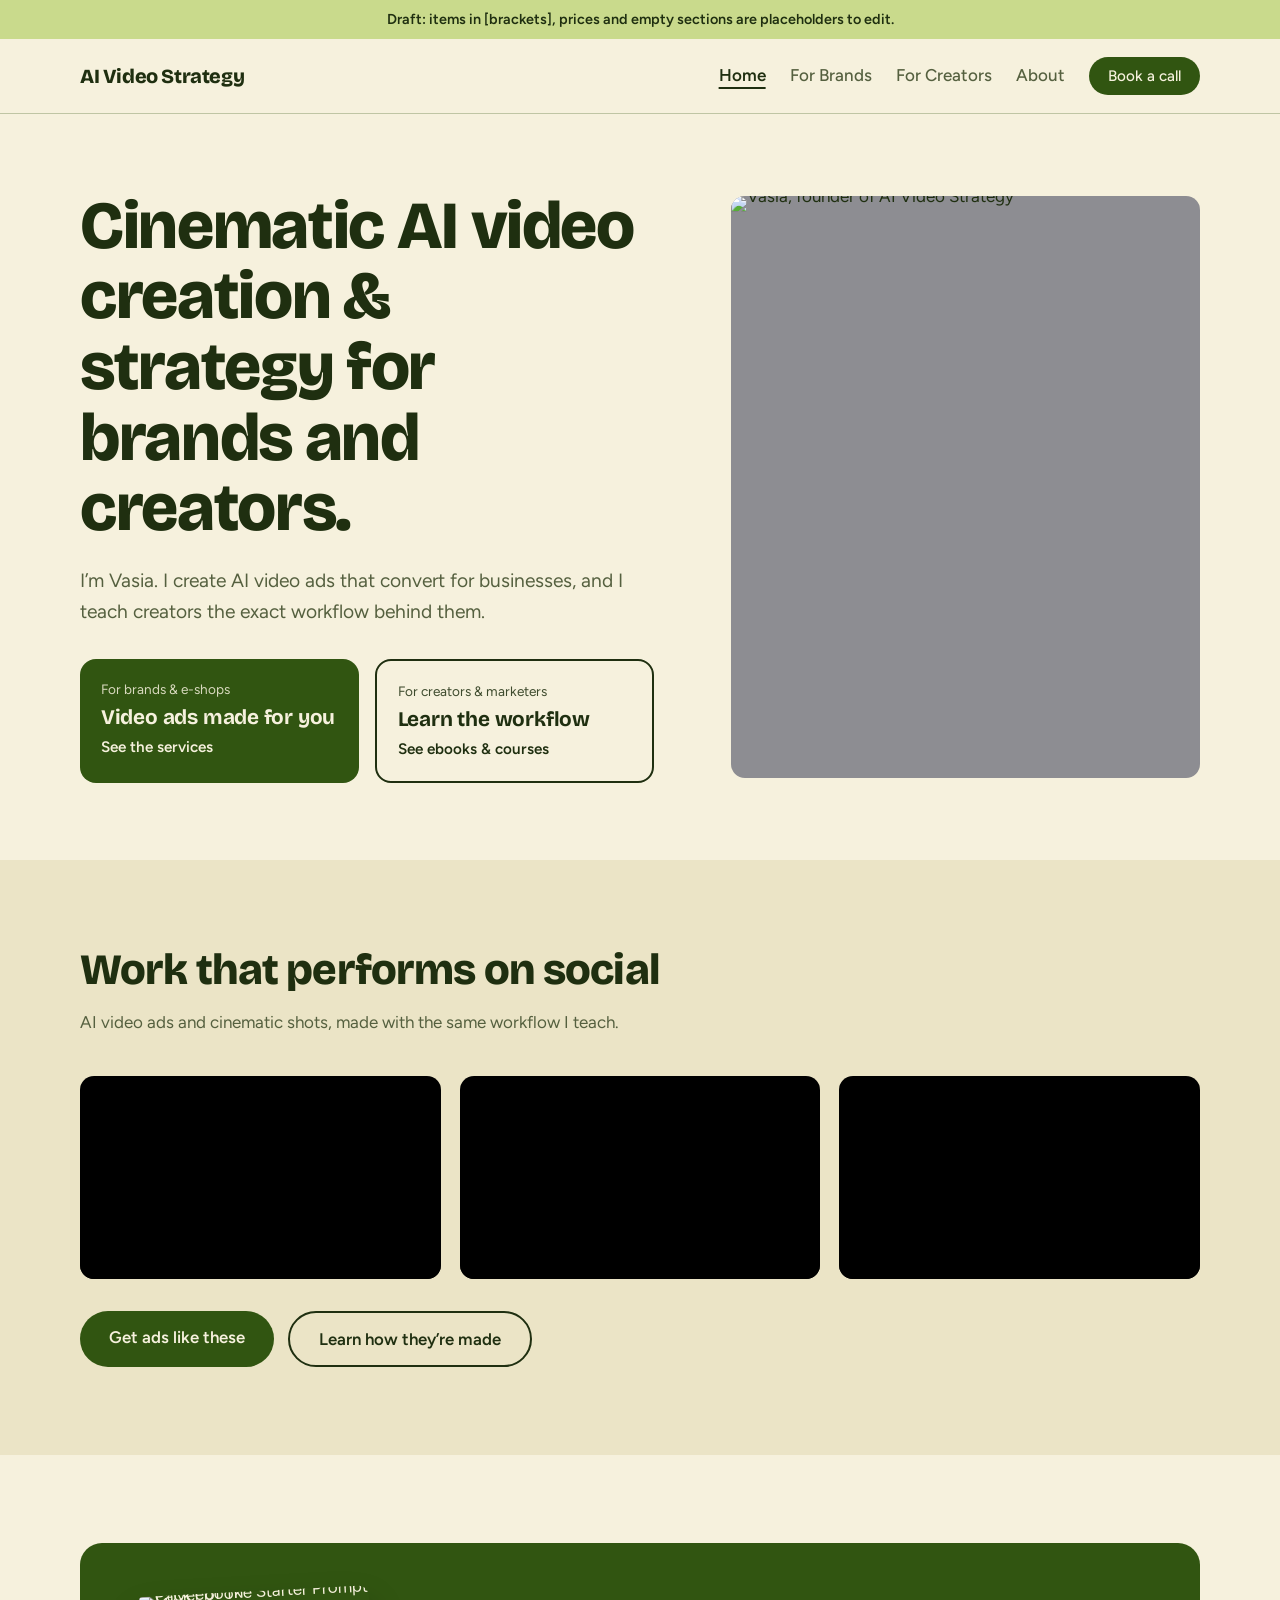
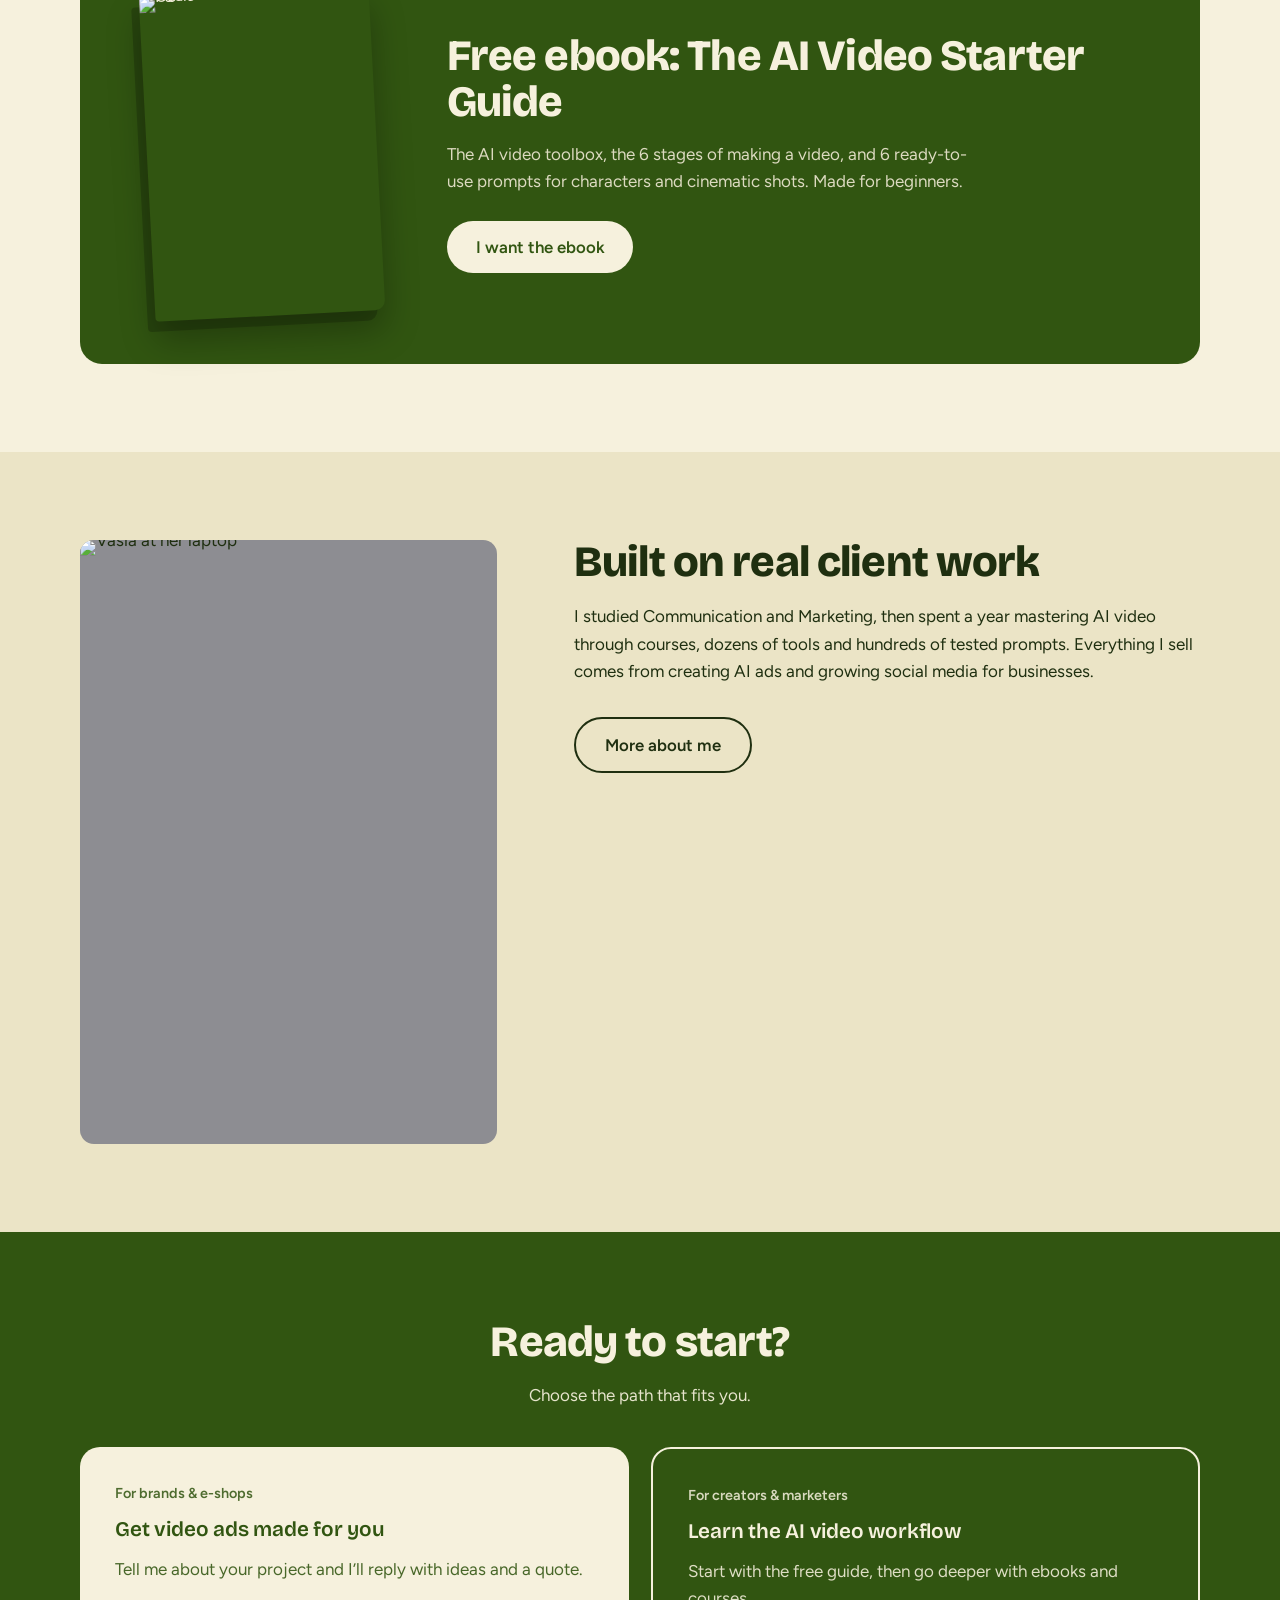
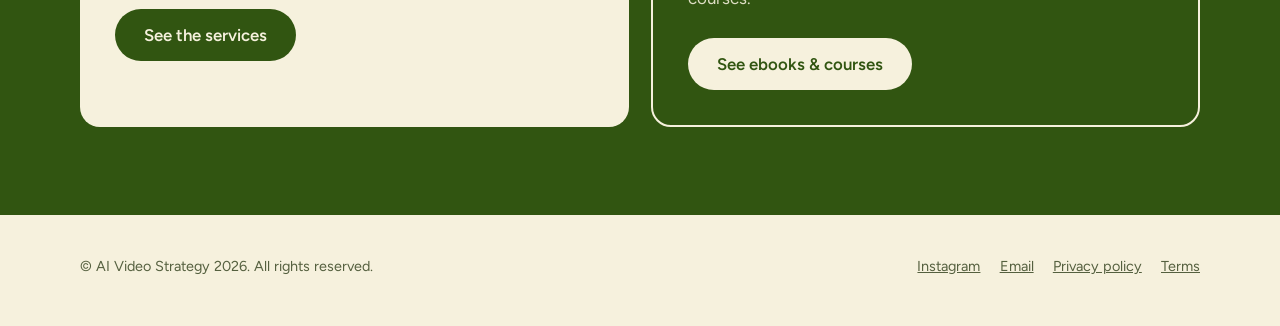
==== index.html @ 0fc4bc60 "Add files via upload" ====
<!DOCTYPE html>
<html lang="en">
<head>
<meta charset="utf-8">
<meta name="viewport" content="width=device-width, initial-scale=1, viewport-fit=cover">
<title>Cinematic AI Video Creation & Strategy | AI Video Strategy</title>
<meta name="description" content="Cinematic AI video creation and strategy for brands and creators, by Vasia of AI Video Strategy.">
<link rel="preconnect" href="https://fonts.googleapis.com">
<link rel="preconnect" href="https://fonts.gstatic.com" crossorigin>
<link href="https://fonts.googleapis.com/css2?family=Bricolage+Grotesque:opsz,wght@12..96,600;12..96,800&family=Figtree:wght@400;500;600&display=swap" rel="stylesheet">
<link rel="stylesheet" href="style.css">
</head>
<body>
<div class="draft">Draft: items in [brackets], prices and empty sections are placeholders to edit.</div>
<header class="top"><div class="wrap"><a class="brand" href="index.html">AI Video Strategy</a><nav aria-label="Main"><a href="index.html" aria-current="page">Home</a><a href="services.html">For Brands</a><a href="academy.html">For Creators</a><a href="about.html">About</a><a class="btn sm" href="contact.html">Book a call</a></nav></div></header>
<main>

<section class="hero"><div class="wrap">
  <div><h1>Cinematic AI video creation &amp; strategy for brands and creators.</h1>
  <p class="lede">I’m Vasia. I create AI video ads that convert for businesses, and I teach creators the exact workflow behind them.</p>
  <div class="dual">
    <a class="d1" href="services.html"><small>For brands &amp; e-shops</small><b>Video ads made for you</b><span>See the services</span></a>
    <a class="d2" href="academy.html"><small>For creators &amp; marketers</small><b>Learn the workflow</b><span>See ebooks &amp; courses</span></a>
  </div>
  </div>
  <div class="photo"><img src="assets/p1.jpg" alt="Vasia, founder of AI Video Strategy" width="760" height="943"></div>
</div></section>

<section class="band"><div class="wrap">
  <div class="sec-head"><h2>Work that performs on social</h2><p>AI video ads and cinematic shots, made with the same workflow I teach.</p></div>
  <div class="samples"><figure class="vid"><video controls preload="metadata" playsinline poster="assets/video/sample1.jpg"><source src="assets/video/sample1.mp4" type="video/mp4"></video></figure><figure class="vid"><video controls preload="metadata" playsinline poster="assets/video/sample2.jpg"><source src="assets/video/sample2.mp4" type="video/mp4"></video></figure><figure class="vid"><video controls preload="metadata" playsinline poster="assets/video/sample3.jpg"><source src="assets/video/sample3.mp4" type="video/mp4"></video></figure></div>
  <div class="cta-row"><a class="btn" href="services.html">Get ads like these</a><a class="btn ghost" href="academy.html">Learn how they’re made</a></div>
</div></section>
<section><div class="wrap"><div class="banner">
  <div class="cov"><img src="assets/cover.jpg" alt="Cover of The Starter Prompt Pack ebook" width="560" height="792" loading="lazy"></div>
  <div><h2>Free ebook: The AI Video Starter Guide</h2><p>The AI video toolbox, the 6 stages of making a video, and 6 ready-to-use prompts for characters and cinematic shots. Made for beginners.</p><a class="btn" href="free-ebook.html">I want the ebook</a></div>
</div></div></section>
<section class="band"><div class="wrap split">
  <div class="photos"><div class="photo"><img src="assets/p2.jpg" alt="Vasia at her laptop" width="640" height="926" loading="lazy"></div></div>
  <div class="copy"><h2>Built on real client work</h2>
  <p>I studied Communication and Marketing, then spent a year mastering AI video through courses, dozens of tools and hundreds of tested prompts. Everything I sell comes from creating AI ads and growing social media for businesses.</p>
  <div class="cta-row"><a class="btn ghost" href="about.html">More about me</a></div></div>
</div></section>
<section class="final"><div class="wrap"><h2>Ready to start?</h2><p>Choose the path that fits you.</p>
<div class="duo">
  <article class="duo-card"><small>For brands &amp; e-shops</small><h3>Get video ads made for you</h3><p>Tell me about your project and I’ll reply with ideas and a quote.</p><a class="btn" href="services.html">See the services</a></article>
  <article class="duo-card alt"><small>For creators &amp; marketers</small><h3>Learn the AI video workflow</h3><p>Start with the free guide, then go deeper with ebooks and courses.</p><a class="btn" href="academy.html">See ebooks &amp; courses</a></article>
</div></div></section>
</main>
<footer><div class="wrap"><p>© AI Video Strategy 2026. All rights reserved.</p><p class="links"><a href="https://www.instagram.com/aivideostrategy/">Instagram</a><a href="mailto:aivideostrategy@gmail.com">Email</a><a href="privacy.html">Privacy policy</a><a href="terms.html">Terms</a></p></div></footer>
</body>
</html>
---- style.css ----
:root{
  box-sizing:border-box;padding-top:env(safe-area-inset-top,0px);padding-bottom:env(safe-area-inset-bottom,0px);
  --bg:#f6f1dd;--ink:#1f2f10;--muted:#55603f;--line:rgba(49,85,17,.28);--soft:#ebe4c6;--brand:#315511;--on-brand:#f6f1dd;
  --btn-bg:#315511;--btn-ink:#f6f1dd;--hi:#c9da8c;
  --display:"Bricolage Grotesque","Trebuchet MS",system-ui,sans-serif;--body:"Figtree",system-ui,-apple-system,"Segoe UI",sans-serif;
  color-scheme:light;
}
@media (prefers-color-scheme:dark){:root:not([data-theme="light"]){--bg:#101a08;--ink:#f6f1dd;--muted:#b9bf9f;--line:rgba(246,241,221,.24);--soft:#1a2a0e;--btn-bg:#f6f1dd;--btn-ink:#315511;color-scheme:dark}}
:root[data-theme="dark"]{--bg:#101a08;--ink:#f6f1dd;--muted:#b9bf9f;--line:rgba(246,241,221,.24);--soft:#1a2a0e;--btn-bg:#f6f1dd;--btn-ink:#315511;color-scheme:dark}
*,*::before,*::after{box-sizing:inherit}
body{margin:0;background:var(--bg);color:var(--ink);font:400 1.0625rem/1.6 var(--body);-webkit-font-smoothing:antialiased}
h1,h2,h3{font-family:var(--display);line-height:1.05;letter-spacing:-.02em;margin:0}
h1{font-weight:800;font-size:clamp(2.3rem,5.6vw,4.2rem)}
h2{font-weight:800;font-size:clamp(1.8rem,3.6vw,2.7rem)}
h3{font-weight:600;font-size:1.3rem;line-height:1.2;letter-spacing:-.01em}
p{margin:0}img{display:block;max-width:100%;height:auto}a{color:inherit}
.wrap{width:min(1120px,100% - 2.5rem);margin-inline:auto}
:focus-visible{outline:3px solid var(--ink);outline-offset:3px;border-radius:4px}
.draft{background:#c9da8c;color:#1f2f10;text-align:center;font-weight:600;font-size:.9rem;padding:.5rem 1rem}
/* header */
.top{padding:1.1rem 0;border-bottom:1px solid var(--line)}
.top .wrap{display:flex;justify-content:space-between;align-items:center;gap:1rem 2rem;flex-wrap:wrap}
.brand{font-family:var(--display);font-weight:800;font-size:1.25rem;letter-spacing:-.02em;text-decoration:none}
.top nav{display:flex;gap:.4rem 1.5rem;align-items:center;flex-wrap:wrap}
.top nav a{text-decoration:none;font-weight:500;color:var(--muted)}
.top nav a:hover{color:var(--ink)}
.top nav a[aria-current="page"]{color:var(--ink);font-weight:600;text-decoration:underline;text-decoration-thickness:2px;text-underline-offset:6px}
.top nav a.btn{color:var(--btn-ink);text-decoration:none}
/* buttons */
.btn{display:inline-block;font:600 1.05rem var(--body);background:var(--btn-bg);color:var(--btn-ink);border:0;border-radius:999px;padding:1rem 1.8rem;cursor:pointer;text-decoration:none;transition:transform .15s ease}
.btn:hover{transform:translateY(-2px)}
.btn.ghost{background:transparent;color:var(--ink);border:2px solid var(--ink)}
.btn.sm{padding:.65rem 1.2rem;font-size:.95rem}
.cta-row{display:flex;flex-wrap:wrap;gap:.9rem;margin-top:2rem}
/* sections */
section{padding:clamp(3rem,7vw,5.5rem) 0}
.band{background:var(--soft)}
.sec-head{max-width:42rem}
.sec-head p,.lede{color:var(--muted);margin-top:1rem}
.lede{font-size:1.2rem;max-width:36rem;margin-top:1.4rem}
.hero{padding:clamp(2.5rem,6vw,5rem) 0}
.hero .wrap{display:grid;grid-template-columns:1.1fr .9fr;gap:clamp(2rem,6vw,5rem);align-items:center}
.pagehead{padding:clamp(2.5rem,6vw,4.5rem) 0 clamp(1.5rem,3vw,2.5rem)}
.photo{border-radius:14px;overflow:hidden;line-height:0;background:#8d8d92}
.stats{display:flex;flex-wrap:wrap;gap:2rem;margin-top:2.2rem}
.stats div{display:grid}.stats b{font-family:var(--display);font-weight:800;font-size:2rem;letter-spacing:-.02em}.stats span{color:var(--muted);font-size:.92rem}
/* cards */
.pk,.grid3,.path,.steps{display:grid;gap:1.4rem;margin-top:2.5rem}
.pk,.grid3,.path{grid-template-columns:repeat(3,1fr)}
.steps{grid-template-columns:repeat(4,1fr);gap:1.6rem;counter-reset:s}
.path{counter-reset:p;gap:1.8rem}
.card{border:2px solid var(--line);border-radius:18px;padding:clamp(1.5rem,3vw,2.2rem);display:flex;flex-direction:column;gap:1rem;background:var(--bg)}
.card.pop{background:var(--brand);color:var(--on-brand);border-color:var(--brand)}
.card .price{font-family:var(--display);font-weight:800;font-size:2.4rem;letter-spacing:-.02em}
.card .price small{font-family:var(--body);font-weight:500;font-size:.95rem;opacity:.8;letter-spacing:0}
.card .for{color:var(--muted)}.card.pop .for{color:#dcdac0}
.card ul{list-style:none;margin:0;padding:0;display:grid;gap:.7rem;flex:1}
.card li{padding-left:1.6rem;position:relative}
.card li::before{content:"";position:absolute;left:.1rem;top:.5rem;width:.85rem;height:.45rem;border-left:3px solid currentColor;border-bottom:3px solid currentColor;transform:rotate(-45deg) translateY(-30%);opacity:.8}
.card.pop .btn{background:var(--on-brand);color:var(--brand)}
.tag{align-self:flex-start;font-weight:600;font-size:.85rem;background:var(--hi);color:#1f2f10;border-radius:999px;padding:.25rem .8rem}
.step{border-top:3px solid var(--brand);padding-top:1rem}
.step p{color:var(--muted);margin-top:.5rem}
.steps .step:before{counter-increment:s;content:counter(s);font-family:var(--display);font-weight:800;font-size:1.6rem;display:block;margin-bottom:.4rem}
.path .step:before{counter-increment:p;content:counter(p);font-family:var(--display);font-weight:800;font-size:1.6rem;display:block;margin-bottom:.4rem}
.prod{border:2px solid var(--line);border-radius:18px;overflow:hidden;display:flex;flex-direction:column;background:var(--bg)}
.prod .art{aspect-ratio:16/10;background:var(--brand);color:var(--on-brand);display:grid;place-items:center;padding:1rem;text-align:center;font-family:var(--display);font-weight:800;font-size:1.3rem;line-height:1.1;position:relative}
.prod .art.alt{background:#4a7a22}.prod .art.alt2{background:#1f3a0b}
.prod .body{padding:1.3rem 1.4rem 1.5rem;display:flex;flex-direction:column;gap:.8rem;flex:1}
.prod .body p{color:var(--muted);flex:1}.prod .body .btn{align-self:flex-start}
.soon{position:absolute;top:.8rem;left:.8rem;font-family:var(--body);font-weight:600;font-size:.8rem;background:var(--hi);color:#1f2f10;border-radius:999px;padding:.2rem .7rem}
.link-card{display:flex;flex-direction:column;gap:.8rem;border:2px solid var(--line);border-radius:18px;padding:1.6rem;text-decoration:none;background:var(--bg);transition:transform .15s ease}
.link-card:hover{transform:translateY(-3px)}
.link-card p{color:var(--muted)}.link-card b{font-weight:600}
/* banner */
.banner{background:var(--brand);color:var(--on-brand);border-radius:22px;padding:clamp(1.6rem,4vw,3rem);display:grid;grid-template-columns:.55fr 1.45fr;gap:clamp(1.5rem,4vw,3.5rem);align-items:center}
.banner .cov{max-width:230px;border-radius:4px 10px 10px 4px;overflow:hidden;line-height:0;box-shadow:-8px 10px 0 rgba(0,0,0,.2),0 20px 34px rgba(0,0,0,.28);transform:rotate(-3deg);justify-self:center}
.banner p{color:#dcdac0;margin-top:1rem;max-width:34rem}
.banner .btn{background:var(--on-brand);color:var(--brand);margin-top:1.6rem}
/* samples, empty, faq, split */
.samples{display:grid;grid-template-columns:repeat(3,1fr);gap:1.2rem;margin-top:2.5rem}
.vid{aspect-ratio:9/16;border-radius:14px;background:var(--brand);color:var(--on-brand);display:grid;align-items:end;text-align:center;padding:1rem;position:relative;overflow:hidden}
.vid::before{content:"";width:3.4rem;height:3.4rem;border-radius:50%;background:var(--hi);position:absolute;top:45%;left:50%;transform:translate(-50%,-50%)}
.vid::after{content:"";position:absolute;top:45%;left:50%;transform:translate(-35%,-50%);border-left:.95rem solid var(--brand);border-top:.6rem solid transparent;border-bottom:.6rem solid transparent}
.vid span{font-weight:600;font-size:.95rem;opacity:.9}
.empty{border:2px dashed var(--line);border-radius:18px;padding:clamp(1.6rem,4vw,2.6rem);margin-top:2rem;color:var(--muted)}
.empty b{display:block;font-family:var(--display);font-size:1.3rem;color:var(--ink);margin-bottom:.4rem}
.faq{margin-top:2rem;border-top:1px solid var(--line);max-width:46rem}
details{border-bottom:1px solid var(--line);padding:1.1rem 0}
summary{cursor:pointer;font-family:var(--display);font-weight:600;font-size:1.2rem;list-style:none;display:flex;justify-content:space-between;gap:1rem}
summary::-webkit-details-marker{display:none}summary::after{content:"+";font-size:1.5rem;line-height:1}
details[open] summary::after{content:"–"}details p{color:var(--muted);margin-top:.7rem}
.split{display:grid;grid-template-columns:.8fr 1.2fr;gap:clamp(2rem,6vw,5rem);align-items:start}
.split .copy p{margin-top:1.1rem;max-width:40rem}
.split .photos{display:grid;gap:1.2rem}
.contact-grid{display:grid;grid-template-columns:1fr 1fr;gap:1.4rem;margin-top:2.5rem}
.contact-grid .card p{color:var(--muted)}
.contact-grid ul{margin:0;padding-left:1.2rem;color:var(--muted);display:grid;gap:.4rem}
.final{background:var(--brand);color:var(--on-brand);text-align:center}
.final p{margin:1rem auto 0;max-width:34rem;color:#e6e4cc}
.final .btn{background:var(--on-brand);color:var(--brand);margin-top:2rem}
footer{padding:2.5rem 0 3rem;color:var(--muted);font-size:.9rem}
footer .wrap{display:flex;flex-wrap:wrap;justify-content:space-between;gap:1rem 2rem}
footer .links{display:flex;gap:1.2rem;flex-wrap:wrap}
@media (max-width:860px){
  .hero .wrap,.split,.banner,.contact-grid,.pk,.grid3,.path{grid-template-columns:1fr}
  .steps{grid-template-columns:1fr 1fr}
  .samples{gap:.6rem}.vid span{font-size:.75rem}
  .banner .cov{max-width:170px}
  .split .photos{max-width:340px}
}
@media (max-width:520px){.steps{grid-template-columns:1fr}.top nav{gap:.4rem 1rem}}
@media (prefers-reduced-motion:reduce){*{transition:none!important}}
/* dual entry, compare, brief form */
.dual{display:grid;grid-template-columns:1fr 1fr;gap:1rem;margin-top:2rem;max-width:40rem}
.dual a{display:flex;flex-direction:column;gap:.35rem;text-decoration:none;border-radius:16px;padding:1.2rem 1.3rem;transition:transform .15s ease}
.dual a:hover{transform:translateY(-3px)}
.dual a small{font-size:.85rem;opacity:.85}
.dual a b{font-family:var(--display);font-size:1.3rem;line-height:1.15;letter-spacing:-.01em}
.dual a span{font-weight:600;font-size:.95rem}
.dual .d1{background:var(--btn-bg);color:var(--btn-ink)}
.dual .d2{border:2px solid var(--ink)}
.cmp{margin-top:2.5rem;border:2px solid var(--line);border-radius:18px;overflow:hidden;background:var(--bg)}
.cmp .r{display:grid;grid-template-columns:1fr 1fr 1fr;border-top:1px solid var(--line)}
.cmp .r:first-child{border-top:0;background:var(--brand);color:var(--on-brand);font-family:var(--display);font-weight:600}
.cmp .r>div{padding:1rem 1.2rem}
.cmp .r>div:first-child{font-weight:600}
.cmp .r:not(:first-child)>div:nth-child(2){color:var(--muted)}
.cmp .r:not(:first-child)>div:nth-child(3){background:var(--soft);font-weight:500}
.brief{display:grid;gap:1rem;max-width:42rem;margin-top:2rem}
.brief label{display:grid;gap:.35rem;font-weight:600;font-size:.95rem}
.brief input,.brief select,.brief textarea{font:inherit;color:var(--ink);background:var(--bg);border:2px solid var(--brand);border-radius:10px;padding:.8rem 1rem;width:100%}
.brief .two{display:grid;grid-template-columns:1fr 1fr;gap:1rem}
.brief .fine{font-size:.88rem;color:var(--muted)}
:root[data-theme="dark"] .brief input,:root[data-theme="dark"] .brief select,:root[data-theme="dark"] .brief textarea{border-color:var(--ink)}
@media (prefers-color-scheme:dark){:root:not([data-theme="light"]) .brief input,:root:not([data-theme="light"]) .brief select,:root:not([data-theme="light"]) .brief textarea{border-color:var(--ink)}}
.note{background:var(--soft);border-left:6px solid var(--brand);border-radius:12px;padding:1.1rem 1.3rem;margin-top:2rem;color:var(--muted);max-width:46rem}
.prod .price{font-family:var(--display);font-weight:800;font-size:1.6rem;letter-spacing:-.02em}
@media (max-width:860px){.dual,.brief .two{grid-template-columns:1fr}.cmp .r{grid-template-columns:1fr}.cmp .r:first-child{display:none}.cmp .r>div:nth-child(2)::before{content:"Traditional shoot: ";font-weight:600}.cmp .r>div:nth-child(3)::before{content:"AI video: ";font-weight:600}}

.final .duo{display:grid;grid-template-columns:1fr 1fr;gap:1.4rem;margin-top:2.4rem;text-align:left}
.duo-card{background:var(--on-brand);color:var(--brand);border-radius:20px;padding:clamp(1.5rem,3vw,2.2rem);display:flex;flex-direction:column;gap:.8rem;align-items:flex-start}
.duo-card.alt{background:transparent;color:var(--on-brand);border:2px solid var(--on-brand)}
.duo-card small{font-weight:600;font-size:.9rem;opacity:.85}
.duo-card p{margin:0;max-width:none;color:inherit;opacity:.88}
.final .duo-card .btn{background:var(--brand);color:var(--on-brand);margin-top:.8rem}
.final .duo-card.alt .btn{background:var(--on-brand);color:var(--brand)}
@media (max-width:860px){.final .duo{grid-template-columns:1fr}}

.feature{display:grid;grid-template-columns:.85fr 1.15fr;gap:clamp(1.5rem,4vw,3rem);align-items:center;margin-top:2.5rem;border:2px solid var(--line);border-radius:22px;overflow:hidden;background:var(--bg)}
.feature .art{align-self:stretch;min-height:260px;background:var(--brand);color:var(--on-brand);display:grid;place-items:center;text-align:center;padding:2rem;font-family:var(--display);font-weight:800;font-size:clamp(1.5rem,3vw,2.2rem);line-height:1.08;letter-spacing:-.02em;position:relative}
.feature .fbody{padding:clamp(1.4rem,3vw,2.4rem) clamp(1.4rem,3vw,2.4rem) clamp(1.4rem,3vw,2.4rem) 0;display:flex;flex-direction:column;gap:1rem;align-items:flex-start}
.feature .fbody p{color:var(--muted)}
.feature ul{list-style:none;margin:0;padding:0;display:grid;gap:.5rem}
.feature li{padding-left:1.6rem;position:relative}
.feature li::before{content:"";position:absolute;left:.1rem;top:.5rem;width:.85rem;height:.45rem;border-left:3px solid currentColor;border-bottom:3px solid currentColor;transform:rotate(-45deg) translateY(-30%);opacity:.8}
.feature .price{font-family:var(--display);font-weight:800;font-size:2rem;letter-spacing:-.02em;color:var(--ink)}
@media (max-width:860px){.feature{grid-template-columns:1fr}.feature .art{min-height:180px}.feature .fbody{padding:0 1.4rem 1.6rem}}
.feature .art.cover{padding:0;background:var(--brand);place-items:center}
.feature .art.cover img{width:100%;height:100%;object-fit:cover;display:block;max-height:560px}
.feature h3 small{display:block;font-size:.55em;font-weight:600;opacity:.7;margin-top:.3rem}
.feature .meta{font-size:.9rem}
.samples{grid-template-columns:repeat(3,1fr)}
.vid{aspect-ratio:16/9;padding:0;background:#000;display:block;margin:0}
.vid::before,.vid::after{display:none}
.vid video{width:100%;height:100%;object-fit:cover;display:block}
@media (max-width:860px){.samples{grid-template-columns:1fr;gap:1rem}}
.feature .art.cover{background:var(--brand);padding:clamp(1rem,2.5vw,1.8rem);display:grid;place-items:center;align-self:stretch}
.feature .art.cover img{width:auto;height:auto;max-width:100%;aspect-ratio:9/16;object-fit:cover;max-height:520px;border-radius:6px;box-shadow:0 10px 30px rgba(0,0,0,.35)}
.pricebox{display:flex;align-items:center;gap:1rem;flex-wrap:wrap}
.pricebox .price{margin:0}
.cur{font-size:.85rem;color:var(--muted);display:flex;align-items:center;gap:.5rem}
.cur select{font:inherit;padding:.4rem .6rem;border-radius:8px;border:1.5px solid var(--line);background:var(--bg);color:var(--ink)}
.book{margin:3rem 0 2.5rem}.book h2{margin-bottom:.4rem}.book>p{color:var(--muted);margin-bottom:1.2rem}
.book .calendly-inline-widget{border:1.5px solid var(--line);border-radius:16px;overflow:hidden}
.book code{background:rgba(0,0,0,.07);padding:.1rem .35rem;border-radius:5px}
.card .small{font-size:.85rem;margin-top:.8rem;color:var(--muted)}.card .small a{text-decoration:underline}
.legal{max-width:760px}.legal h2{font-size:1.3rem;margin:2rem 0 .6rem}.legal p,.legal li{color:var(--muted);line-height:1.65}.legal ul{padding-left:1.2rem;display:grid;gap:.5rem;margin:.6rem 0}.legal a{text-decoration:underline}
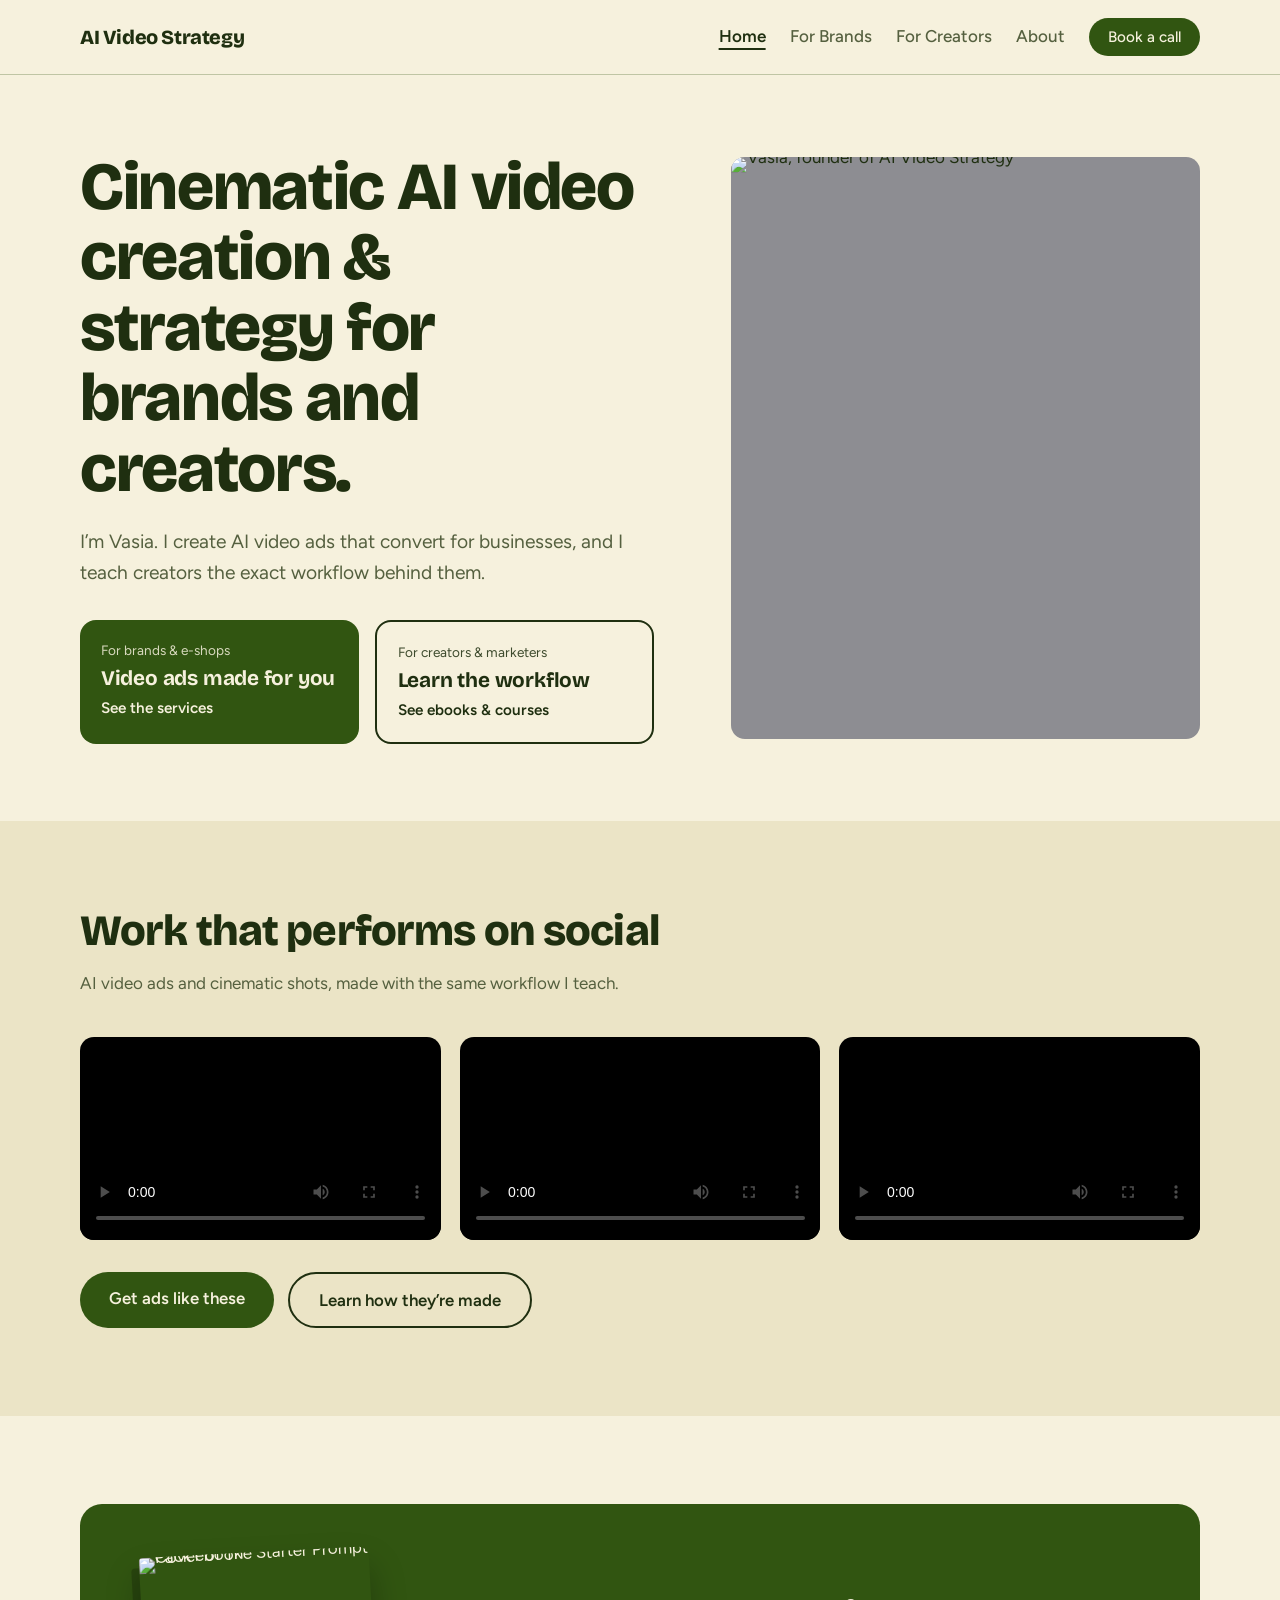
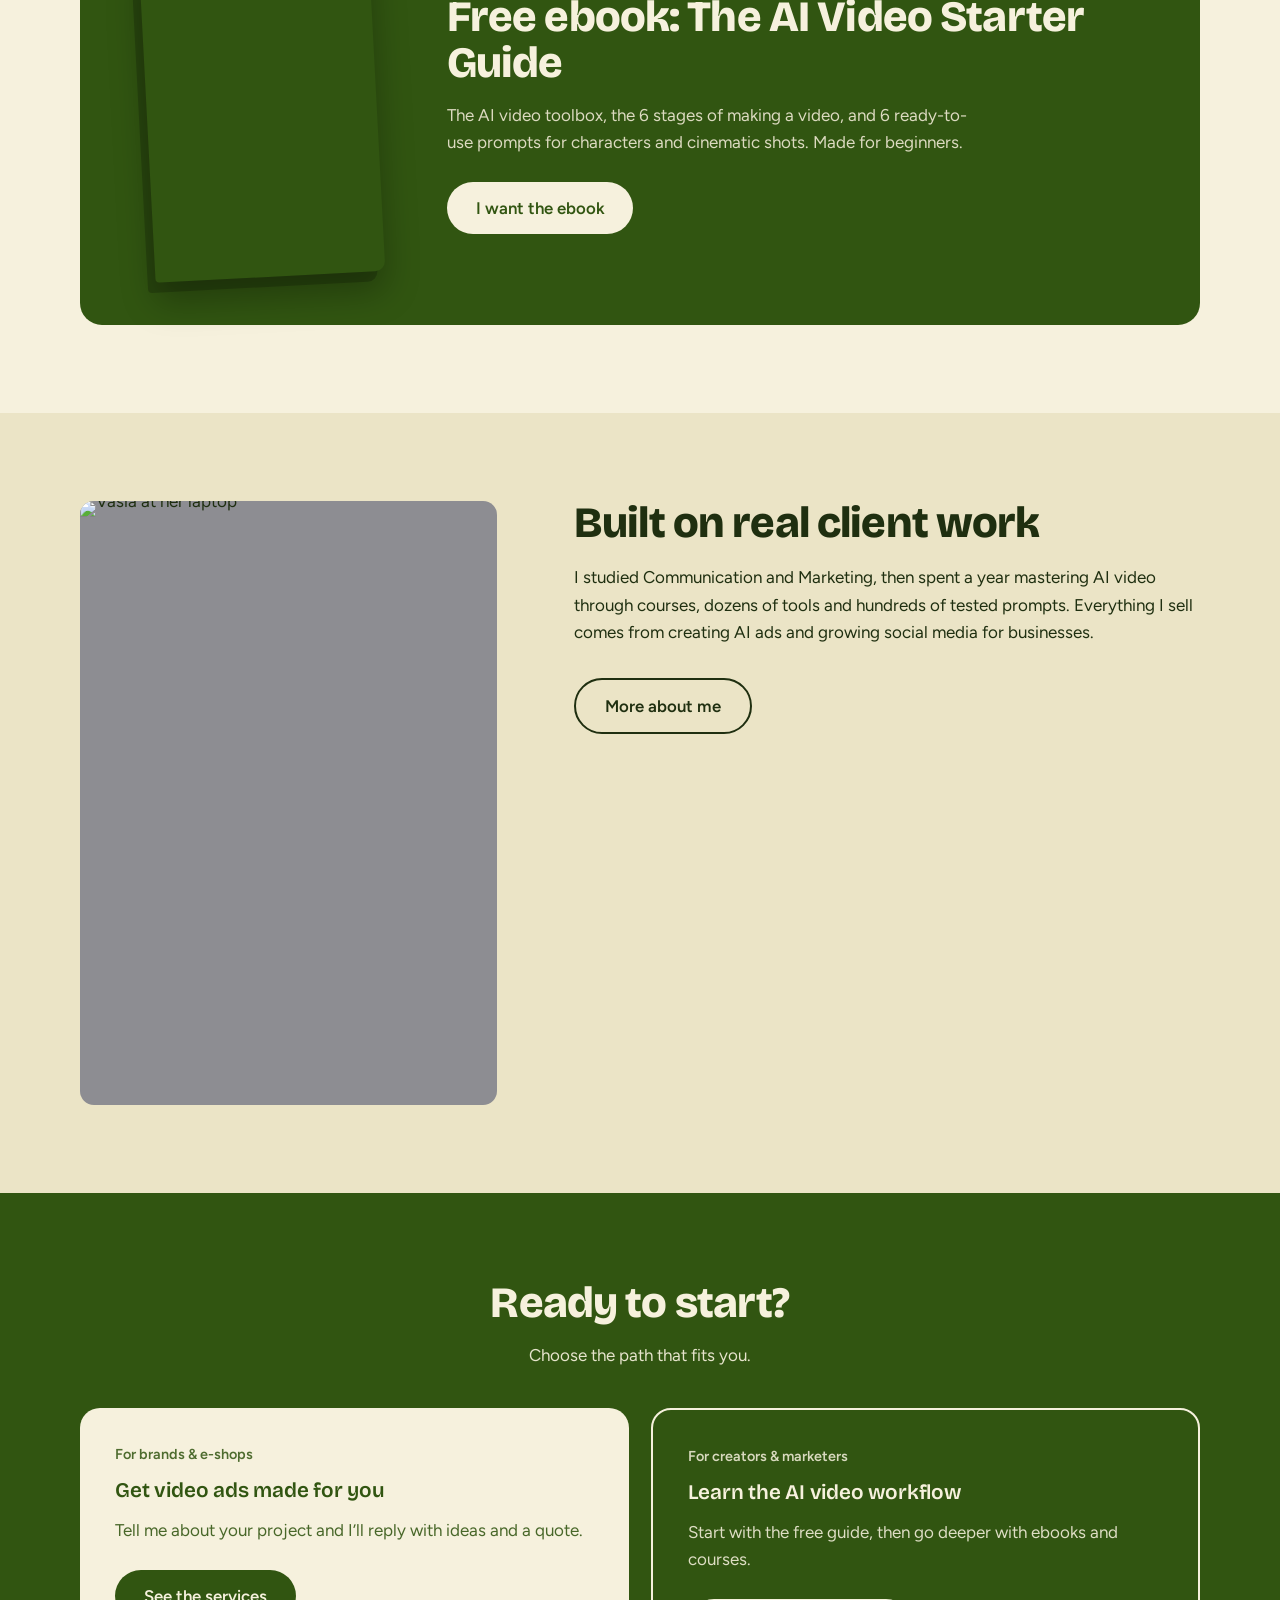
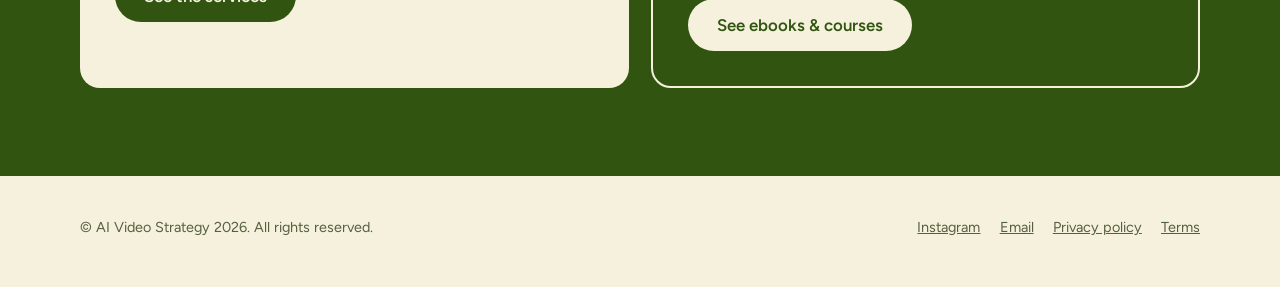
==== commit 7e279615: "Add files via upload" ====
--- a/index.html
+++ b/index.html
@@ -11,16 +11,15 @@
 <link rel="stylesheet" href="style.css">
 </head>
 <body>
-<div class="draft">Draft: items in [brackets], prices and empty sections are placeholders to edit.</div>
-<header class="top"><div class="wrap"><a class="brand" href="index.html">AI Video Strategy</a><nav aria-label="Main"><a href="index.html" aria-current="page">Home</a><a href="services.html">For Brands</a><a href="academy.html">For Creators</a><a href="about.html">About</a><a class="btn sm" href="contact.html">Book a call</a></nav></div></header>
+<header class="top"><div class="wrap"><a class="brand" href="./">AI Video Strategy</a><nav aria-label="Main"><a href="./" aria-current="page">Home</a><a href="services">For Brands</a><a href="academy">For Creators</a><a href="about">About</a><a class="btn sm" href="contact">Book a call</a></nav></div></header>
 <main>
 
 <section class="hero"><div class="wrap">
   <div><h1>Cinematic AI video creation &amp; strategy for brands and creators.</h1>
   <p class="lede">I’m Vasia. I create AI video ads that convert for businesses, and I teach creators the exact workflow behind them.</p>
   <div class="dual">
-    <a class="d1" href="services.html"><small>For brands &amp; e-shops</small><b>Video ads made for you</b><span>See the services</span></a>
-    <a class="d2" href="academy.html"><small>For creators &amp; marketers</small><b>Learn the workflow</b><span>See ebooks &amp; courses</span></a>
+    <a class="d1" href="services"><small>For brands &amp; e-shops</small><b>Video ads made for you</b><span>See the services</span></a>
+    <a class="d2" href="academy"><small>For creators &amp; marketers</small><b>Learn the workflow</b><span>See ebooks &amp; courses</span></a>
   </div>
   </div>
   <div class="photo"><img src="assets/p1.jpg" alt="Vasia, founder of AI Video Strategy" width="760" height="943"></div>
@@ -29,24 +28,24 @@
 <section class="band"><div class="wrap">
   <div class="sec-head"><h2>Work that performs on social</h2><p>AI video ads and cinematic shots, made with the same workflow I teach.</p></div>
   <div class="samples"><figure class="vid"><video controls preload="metadata" playsinline poster="assets/video/sample1.jpg"><source src="assets/video/sample1.mp4" type="video/mp4"></video></figure><figure class="vid"><video controls preload="metadata" playsinline poster="assets/video/sample2.jpg"><source src="assets/video/sample2.mp4" type="video/mp4"></video></figure><figure class="vid"><video controls preload="metadata" playsinline poster="assets/video/sample3.jpg"><source src="assets/video/sample3.mp4" type="video/mp4"></video></figure></div>
-  <div class="cta-row"><a class="btn" href="services.html">Get ads like these</a><a class="btn ghost" href="academy.html">Learn how they’re made</a></div>
+  <div class="cta-row"><a class="btn" href="services">Get ads like these</a><a class="btn ghost" href="academy">Learn how they’re made</a></div>
 </div></section>
 <section><div class="wrap"><div class="banner">
   <div class="cov"><img src="assets/cover.jpg" alt="Cover of The Starter Prompt Pack ebook" width="560" height="792" loading="lazy"></div>
-  <div><h2>Free ebook: The AI Video Starter Guide</h2><p>The AI video toolbox, the 6 stages of making a video, and 6 ready-to-use prompts for characters and cinematic shots. Made for beginners.</p><a class="btn" href="free-ebook.html">I want the ebook</a></div>
+  <div><h2>Free ebook: The AI Video Starter Guide</h2><p>The AI video toolbox, the 6 stages of making a video, and 6 ready-to-use prompts for characters and cinematic shots. Made for beginners.</p><a class="btn" href="free-ebook">I want the ebook</a></div>
 </div></div></section>
 <section class="band"><div class="wrap split">
   <div class="photos"><div class="photo"><img src="assets/p2.jpg" alt="Vasia at her laptop" width="640" height="926" loading="lazy"></div></div>
   <div class="copy"><h2>Built on real client work</h2>
   <p>I studied Communication and Marketing, then spent a year mastering AI video through courses, dozens of tools and hundreds of tested prompts. Everything I sell comes from creating AI ads and growing social media for businesses.</p>
-  <div class="cta-row"><a class="btn ghost" href="about.html">More about me</a></div></div>
+  <div class="cta-row"><a class="btn ghost" href="about">More about me</a></div></div>
 </div></section>
 <section class="final"><div class="wrap"><h2>Ready to start?</h2><p>Choose the path that fits you.</p>
 <div class="duo">
-  <article class="duo-card"><small>For brands &amp; e-shops</small><h3>Get video ads made for you</h3><p>Tell me about your project and I’ll reply with ideas and a quote.</p><a class="btn" href="services.html">See the services</a></article>
-  <article class="duo-card alt"><small>For creators &amp; marketers</small><h3>Learn the AI video workflow</h3><p>Start with the free guide, then go deeper with ebooks and courses.</p><a class="btn" href="academy.html">See ebooks &amp; courses</a></article>
+  <article class="duo-card"><small>For brands &amp; e-shops</small><h3>Get video ads made for you</h3><p>Tell me about your project and I’ll reply with ideas and a quote.</p><a class="btn" href="services">See the services</a></article>
+  <article class="duo-card alt"><small>For creators &amp; marketers</small><h3>Learn the AI video workflow</h3><p>Start with the free guide, then go deeper with ebooks and courses.</p><a class="btn" href="academy">See ebooks &amp; courses</a></article>
 </div></div></section>
 </main>
-<footer><div class="wrap"><p>© AI Video Strategy 2026. All rights reserved.</p><p class="links"><a href="https://www.instagram.com/aivideostrategy/">Instagram</a><a href="mailto:aivideostrategy@gmail.com">Email</a><a href="privacy.html">Privacy policy</a><a href="terms.html">Terms</a></p></div></footer>
+<footer><div class="wrap"><p>© AI Video Strategy 2026. All rights reserved.</p><p class="links"><a href="https://www.instagram.com/aivideostrategy/">Instagram</a><a href="mailto:aivideostrategy@gmail.com">Email</a><a href="privacy">Privacy policy</a><a href="terms">Terms</a></p></div></footer>
 </body>
 </html>
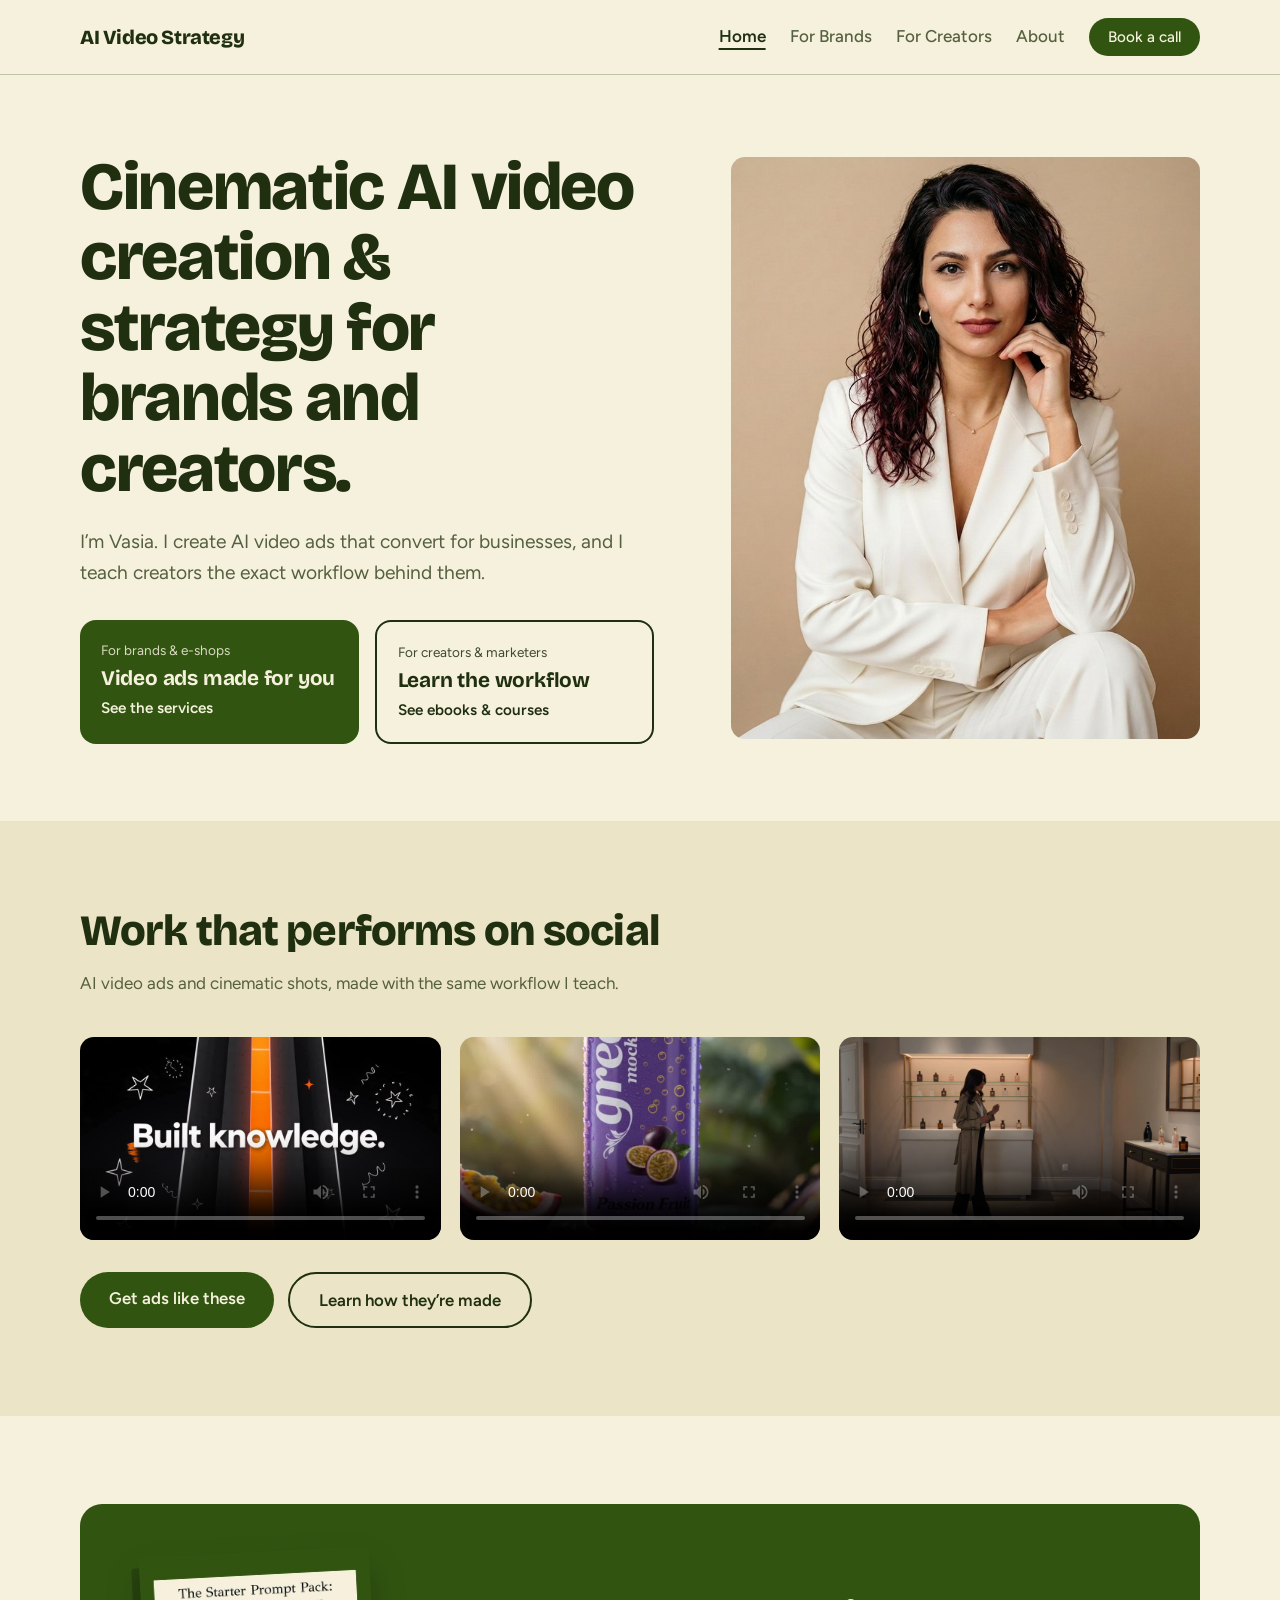
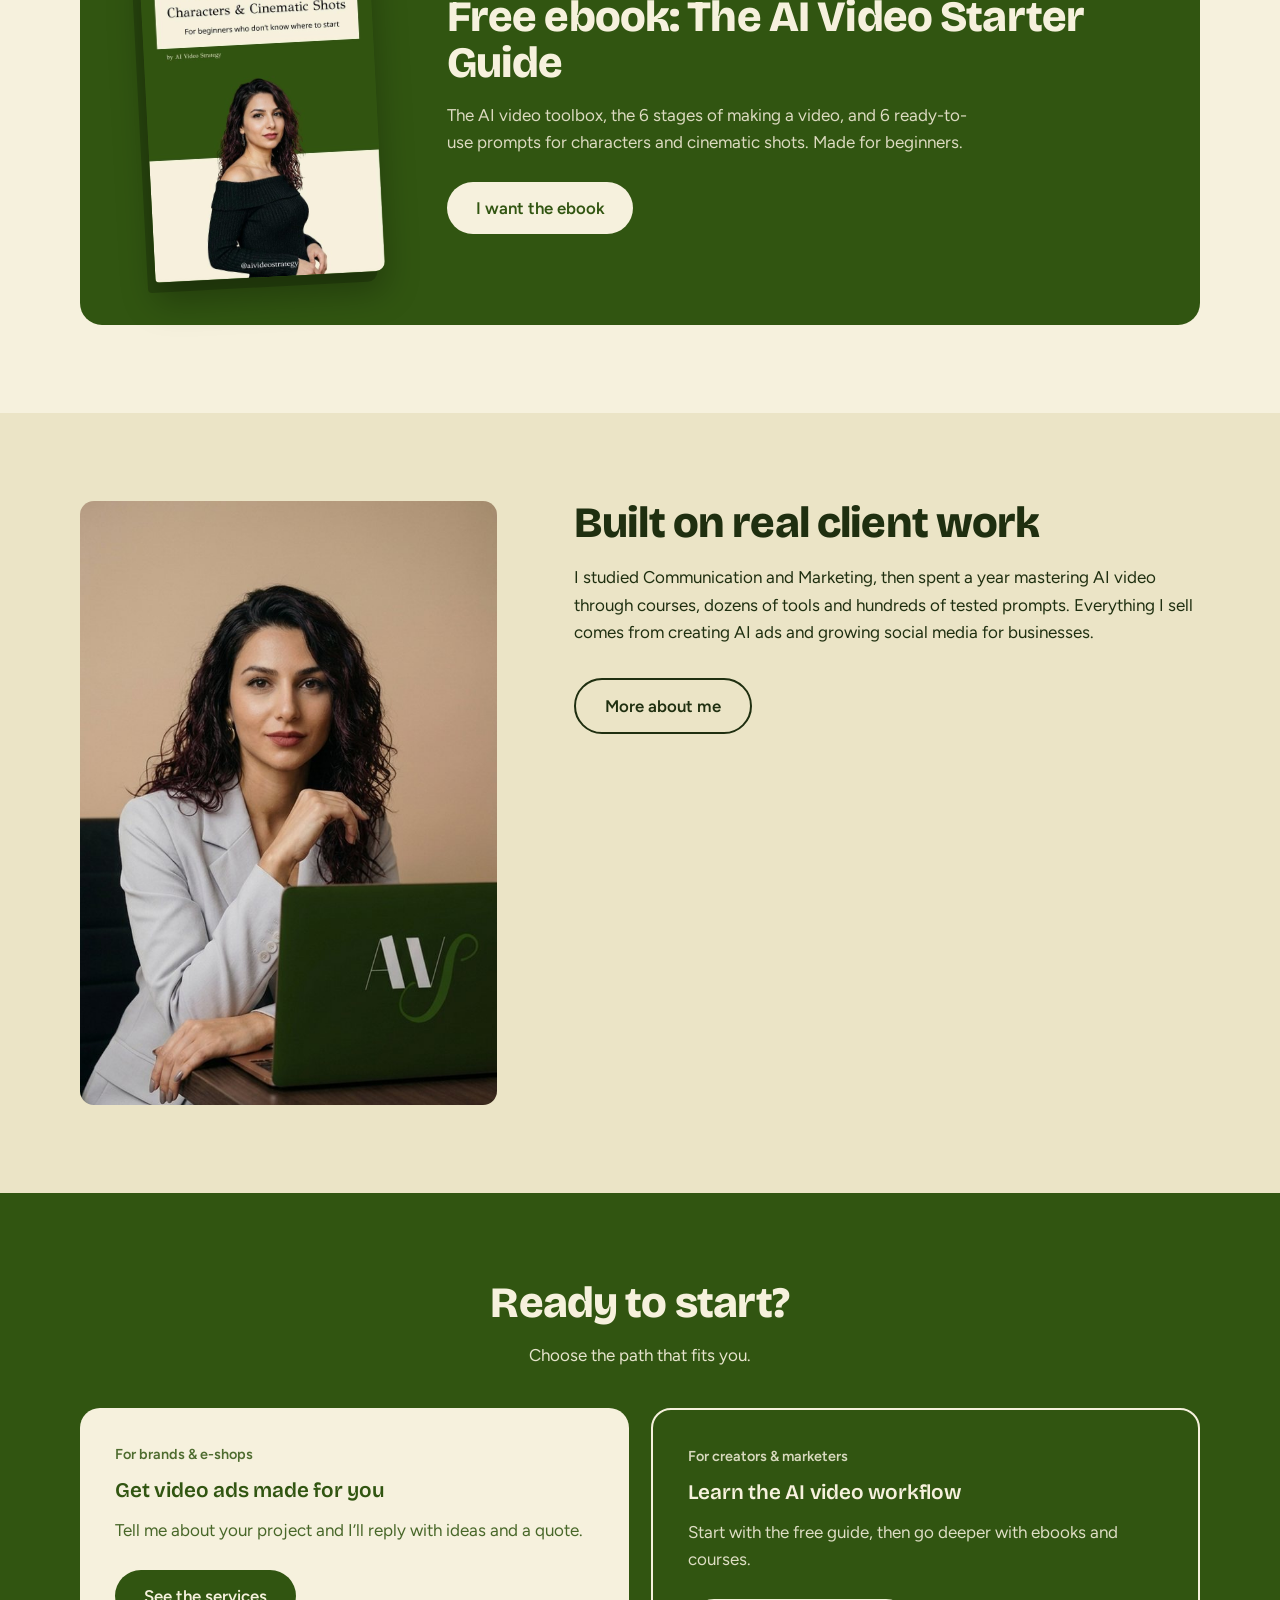
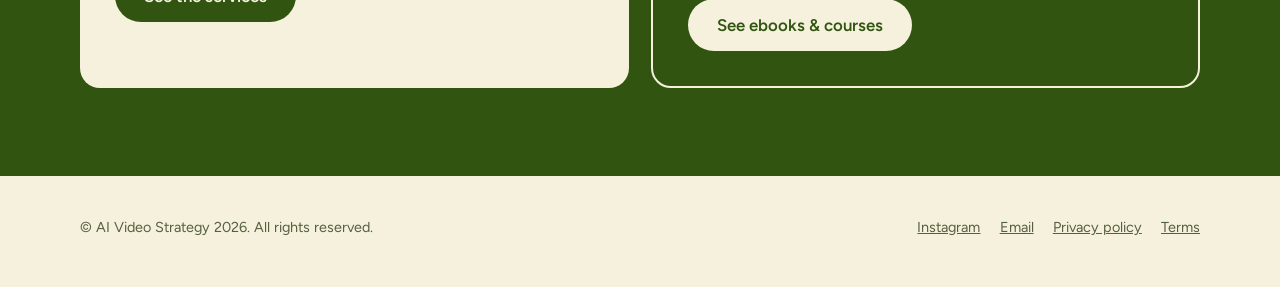
==== commit 977763ec: "Add files via upload" ====
--- a/index.html
+++ b/index.html
@@ -22,20 +22,20 @@
     <a class="d2" href="academy"><small>For creators &amp; marketers</small><b>Learn the workflow</b><span>See ebooks &amp; courses</span></a>
   </div>
   </div>
-  <div class="photo"><img src="assets/p1.jpg" alt="Vasia, founder of AI Video Strategy" width="760" height="943"></div>
+  <div class="photo"><img src="p1.jpg" alt="Vasia, founder of AI Video Strategy" width="760" height="943"></div>
 </div></section>
 
 <section class="band"><div class="wrap">
   <div class="sec-head"><h2>Work that performs on social</h2><p>AI video ads and cinematic shots, made with the same workflow I teach.</p></div>
-  <div class="samples"><figure class="vid"><video controls preload="metadata" playsinline poster="assets/video/sample1.jpg"><source src="assets/video/sample1.mp4" type="video/mp4"></video></figure><figure class="vid"><video controls preload="metadata" playsinline poster="assets/video/sample2.jpg"><source src="assets/video/sample2.mp4" type="video/mp4"></video></figure><figure class="vid"><video controls preload="metadata" playsinline poster="assets/video/sample3.jpg"><source src="assets/video/sample3.mp4" type="video/mp4"></video></figure></div>
+  <div class="samples"><figure class="vid"><video controls preload="metadata" playsinline poster="sample1.jpg"><source src="sample1.mp4" type="video/mp4"></video></figure><figure class="vid"><video controls preload="metadata" playsinline poster="sample2.jpg"><source src="sample2.mp4" type="video/mp4"></video></figure><figure class="vid"><video controls preload="metadata" playsinline poster="sample3.jpg"><source src="sample3.mp4" type="video/mp4"></video></figure></div>
   <div class="cta-row"><a class="btn" href="services">Get ads like these</a><a class="btn ghost" href="academy">Learn how they’re made</a></div>
 </div></section>
 <section><div class="wrap"><div class="banner">
-  <div class="cov"><img src="assets/cover.jpg" alt="Cover of The Starter Prompt Pack ebook" width="560" height="792" loading="lazy"></div>
+  <div class="cov"><img src="cover.jpg" alt="Cover of The Starter Prompt Pack ebook" width="560" height="792" loading="lazy"></div>
   <div><h2>Free ebook: The AI Video Starter Guide</h2><p>The AI video toolbox, the 6 stages of making a video, and 6 ready-to-use prompts for characters and cinematic shots. Made for beginners.</p><a class="btn" href="free-ebook">I want the ebook</a></div>
 </div></div></section>
 <section class="band"><div class="wrap split">
-  <div class="photos"><div class="photo"><img src="assets/p2.jpg" alt="Vasia at her laptop" width="640" height="926" loading="lazy"></div></div>
+  <div class="photos"><div class="photo"><img src="p2.jpg" alt="Vasia at her laptop" width="640" height="926" loading="lazy"></div></div>
   <div class="copy"><h2>Built on real client work</h2>
   <p>I studied Communication and Marketing, then spent a year mastering AI video through courses, dozens of tools and hundreds of tested prompts. Everything I sell comes from creating AI ads and growing social media for businesses.</p>
   <div class="cta-row"><a class="btn ghost" href="about">More about me</a></div></div>
